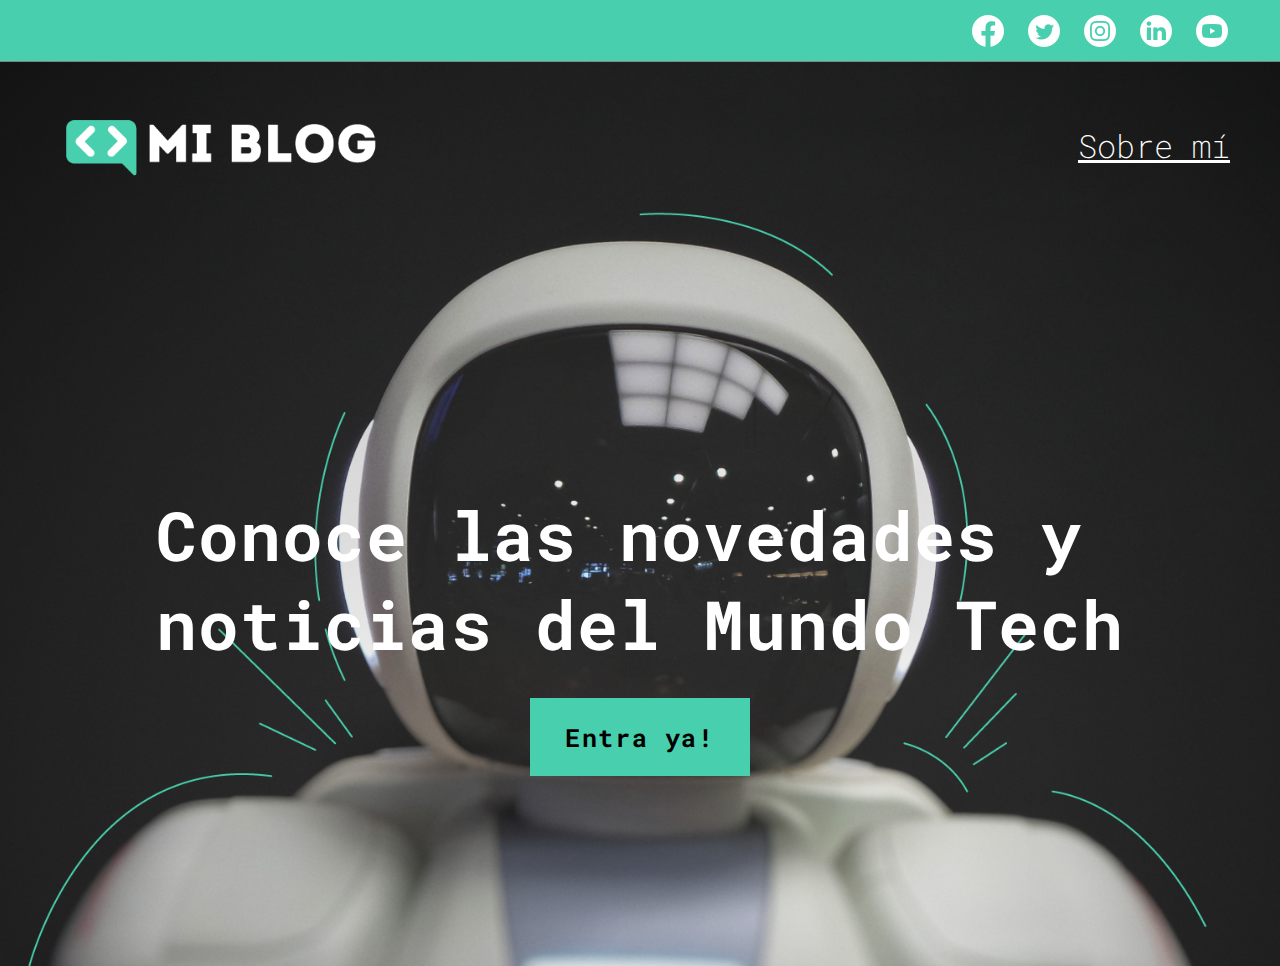
==== index.html @ ff0be74a "upload project files" ====
<!DOCTYPE html>
<html lang="en">
<head>
  <meta charset="UTF-8">
  <meta name="viewport" content="width=device-width, initial-scale=1.0">
  <link rel="stylesheet" href="/assets/css/main.css">
  <link href="https://fonts.googleapis.com/css2?family=Roboto&family=Roboto+Mono:wght@300;400;500;700&display=swap" rel="stylesheet">
  <title>My blog</title>
</head>
<body>
  <header class="header">
    <nav class="nav_container">
      <a href=""><img src="/assets/icons/fw.png" alt=""></a>
      <a href=""><img src="/assets/icons/tw.png" alt=""></a>
      <a href=""><img src="/assets/icons/iw.png" alt=""></a>
      <a href=""><img src="/assets/icons/inw.png" alt=""></a>
      <a href=""><img src="/assets/icons/yw.png" alt=""></a>
    </nav>
  </header>
  <main class="main_container">
    <div class="main_container-home">
      <div class="home-item1">
        <img class="" src="/assets/icons/Logo-blanco.png" alt="">
      </div>
      <div class="home-item2">
        <a href="/profile.html">Sobre mí</a>
      </div>
    </div>
    <div class="main_second-section">
      <p>Conoce las novedades y <br> noticias del Mundo Tech</p>
      <button>Entra ya!</button>
    </div>
  </main>
</body>
</html>
---- assets/css/main.css ----
*{
  margin: 0;
  padding: 0;
}
body {
  font-family: 'Roboto Mono', monospace;
  font-size: 16px;
  font-weight: 400;
}
.header{
  background-color: #48CFAD;
  height: 61px;
  width: 100%;
  display: flex;
  justify-content: flex-end;
  align-items: center;
}
.nav_container {
/* border: 1px solid red; */
display: flex;
justify-content: space-around;
width: 280px;
margin:0 40px;
}
.nav_container a {
  display: inherit;
  justify-content: space-between;
 /*  border: 1px solid green; */
}
.main_container {
  height: 100%;
  background-image: url('/assets/images/Cover.png');
  background-repeat: no-repeat;
  background-position: center;
  background-size: cover;
 /*  border: 1px solid springgreen;  */

}
.main_container-home {
  display: grid;
  grid-template-columns: repeat(2, 1fr);
  align-items: center;
  /* border: 1px solid red; */
  padding: 20px;
}
.home-item1 img {
  width: 400px;
  cursor: pointer;
}
.home-item2 {
  /* border: 1px solid green;  */
  display: inherit;
  justify-items: flex-end;
  margin:30px;
}
.home-item2 a {
  color: white;
  font-size: 32px;
  font-weight: 200;
}
.main_second-section {
  margin: auto;
  width:100%;
  height: auto;
  margin-top: 260px;
  display: flex;
  flex-direction: column;
  justify-content: center;
  align-items: center;
  letter-spacing: 1.1px;
  color: white;
  font-size: 68px;
  font-weight: 700;
}
.main_container button {
  width: 220px;
  height: 78px;
  cursor: pointer;
  margin-top: 30px;
  margin-bottom: 190px;
  background-color: #48CFAD;
  border: none;
  font-size: 25px;
  font-weight: 700;
  letter-spacing: 1.6px;
  font-family: 'Roboto Mono', monospace;
}
/*---------------------- PROFILE PAGES -----------------*/
.profile {
  width: 100%;
  display: flex;
  justify-content: center;
  background-color: #E6E9ED;
}
.profile_container {
/*   border: 1px solid red; */
  display: flex;
  align-items: center;
}
.profile_container-img img {
  width: 500px;
  margin: 60px;
 /*  border: 1px solid blue; */
}
.profile_container-details {
  /* border: 1px solid green; */
  margin-right: 40px;
  text-align: justify;
}
.profile_container-details h5 {
  font-size: 60px;
  font-weight: 500;
}
/*--------------- PROFILE PAGES -----------------------------
-----------------PROJECTS SECTION---------------------------*/
.middle_section {
  height: 80px;
  font-size: 26px;
	margin-top: 75px;
  text-align: center;
}
.divisor_line {
  color: #E6E9ED;
  width: 90%;
  margin: auto;
}
.projects{
  margin: auto;
  padding: auto;
  display:flex;
  justify-content: center;
}
.projects_container{
  width: 90%;
  margin-top: 50px;
  display: grid;
  grid-template-columns: repeat(3, 1fr);
 /*  border: 1px solid red; */
  grid-gap: 80px;
  margin-bottom: 5rem;
}
.projects_container-p{
 /*  border: 1px solid blue; */
  display: inherit;
  grid-row-gap: 20px;
  text-align: justify;
}
.projects_container-p h3{
  font-size:26px;
}
/*--------------- PROFILE PAGES -----------------------------
-----------------CONTACT SECTION---------------------------*/
.contact {
  background-color: #E6E9ED;
  display: flex;
  justify-content: center;
}
.contact_container{
  display: grid;
  width:90%;
  grid-template-columns:repeat(2, 1fr);
/*   border: 1px solid turquoise; */
  grid-gap: 20px;
  padding: 5em 0;
}
.contact_1 {
  display: flex;
/*   border: 1px solid red; */
  align-items: center;
}
.contact_1-img img{
  width:130px;
}
.contact_1-info {
  margin: 20px;
}
.contact_1-info p {
  margin-top: 10px;
}
/*--------------- PROFILE PAGES -----------------------------
-----------------BEFORE FOOTER SECTION---------------------------*/
.before_footer {
  height: 50px;
  background-color: #48CFAD;
}
/*--------------- PROFILE PAGES -----------------------------
-----------------FOOTER SECTION---------------------------*/
.footer{
  background: #23282D;
  height: 80px;
  color: white;
  display: flex;
  justify-content: center;
  align-items: center;
}
.footer_container a {
  text-decoration: none;
  color: #48CFAD;
}
/*-----------------RESPONSIVE MEDIA QUERIES-------------------------------*/
@media screen and (max-width: 660px){
  .header{
    display: flex;
    justify-content: center;
    align-items: center;
  }
  .main_container-home {
    display: flex;
    flex-direction: column;
  }
  .main_second-section {
    text-align: center;
    width:100%;
    height: auto;
    margin-top: 160px;
    display: flex;
    flex-direction: column;
    justify-content: center;
    align-items: center;
    
    color: white;
    font-size: 48px;
    font-weight: 700;
  }
}
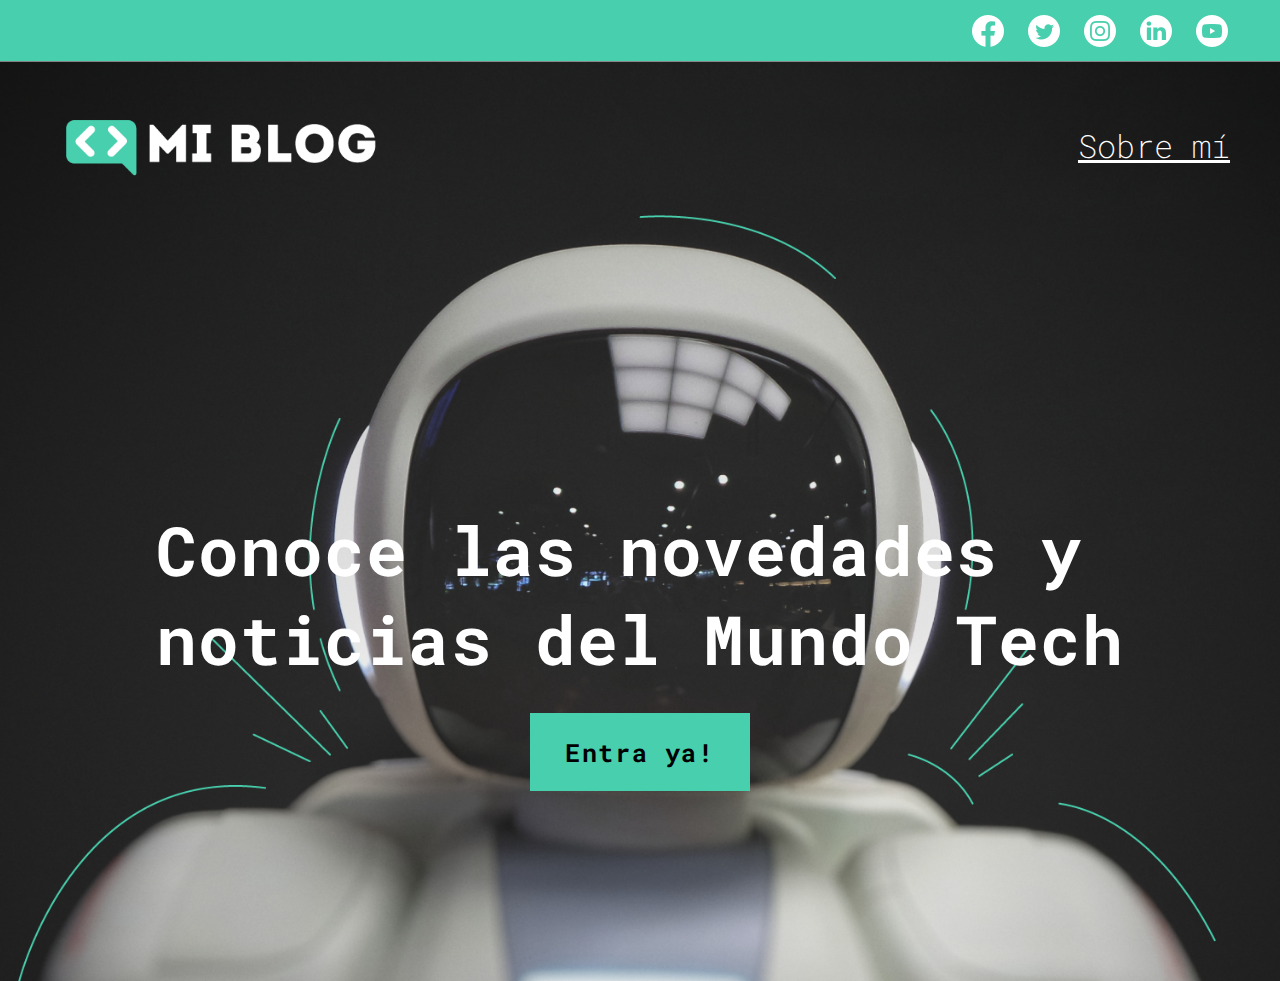
==== commit 68999d3d: "changes /links" ====
--- a/index.html
+++ b/index.html
@@ -3,27 +3,27 @@
 <head>
   <meta charset="UTF-8">
   <meta name="viewport" content="width=device-width, initial-scale=1.0">
-  <link rel="stylesheet" href="/assets/css/main.css">
+  <link rel="stylesheet" href="assets/css/main.css">
   <link href="https://fonts.googleapis.com/css2?family=Roboto&family=Roboto+Mono:wght@300;400;500;700&display=swap" rel="stylesheet">
   <title>My blog</title>
 </head>
 <body>
   <header class="header">
     <nav class="nav_container">
-      <a href=""><img src="/assets/icons/fw.png" alt=""></a>
-      <a href=""><img src="/assets/icons/tw.png" alt=""></a>
-      <a href=""><img src="/assets/icons/iw.png" alt=""></a>
-      <a href=""><img src="/assets/icons/inw.png" alt=""></a>
-      <a href=""><img src="/assets/icons/yw.png" alt=""></a>
+      <a href=""><img src="assets/icons/fw.png" alt=""></a>
+      <a href=""><img src="assets/icons/tw.png" alt=""></a>
+      <a href=""><img src="assets/icons/iw.png" alt=""></a>
+      <a href=""><img src="assets/icons/inw.png" alt=""></a>
+      <a href=""><img src="assets/icons/yw.png" alt=""></a>
     </nav>
   </header>
   <main class="main_container">
     <div class="main_container-home">
       <div class="home-item1">
-        <img class="" src="/assets/icons/Logo-blanco.png" alt="">
+        <img class="" src="assets/icons/Logo-blanco.png" alt="">
       </div>
       <div class="home-item2">
-        <a href="/profile.html">Sobre mí</a>
+        <a href="profile.html">Sobre mí</a>
       </div>
     </div>
     <div class="main_second-section">
--- a/assets/css/main.css
+++ b/assets/css/main.css
@@ -47,7 +47,8 @@
   width: 400px;
   cursor: pointer;
 }
-.home-item2 {
+.home-item2 ,
+.home-item2--white {
   /* border: 1px solid green;  */
   display: inherit;
   justify-items: flex-end;
@@ -197,6 +198,81 @@
   text-decoration: none;
   color: #48CFAD;
 }
+
+/*--------------- BLOGS PAGE-----------------------------
+-------------------------------------------*/
+
+.home-item2--white a {
+  font-size: 32px;
+  font-weight: 200;
+  color: #23282D;
+}
+.profile_container--white {
+  display: flex;
+  width: 90%;
+  justify-content: center;
+  align-items: center;
+}
+.profile_container-img--white img {
+  width: 1000px;
+  padding: 40px;
+}
+.profile_container-details--white {
+  /* border: 1px solid green; */
+  margin-right: 40px;
+  text-align: justify;
+}
+.profile_container-details--white h5 {
+  font-size: 60px;
+  font-weight: 500;
+}
+.profile_container-details--white p{
+  margin-top: 20px;
+}
+.profile_container-details--white button{
+ width: 120px;
+ height: 50px;
+ margin-top: 40px;
+ font-family: 'Roboto Mono', monospace;
+ font-size: 14px;
+ border: 1px solid #48CFAD;
+ background-color: #E6E9ED;
+ cursor: pointer;
+}
+/*--------------- BLOGPOST SECTION-----------------------------
+-------------------------------------------------------------*/
+.blog {
+  display: flex;
+  justify-content: center;
+
+}
+.blog_container {
+  margin-top: 4em;
+  margin-bottom: 5em;
+  width: 90%;
+  display: grid;
+  grid-template-columns: repeat(auto-fill, minmax(450px, 1fr));
+  grid-gap: 50px;
+}
+.blog_container img {
+  width: 550px;
+}
+.blog_container-article button {
+  width: 120px;
+  height: 50px;
+  margin-top: 20px;
+  font-family: 'Roboto Mono', monospace;
+  font-size: 14px;
+  border: 1px solid #48CFAD;
+  background-color: white;
+  cursor: pointer;
+}
+.blog_container-article h3 , p  {
+  margin-top: 15px;
+}
+
+
+
 /*-----------------RESPONSIVE MEDIA QUERIES-------------------------------*/
 @media screen and (max-width: 660px){
   .header{
@@ -222,4 +298,4 @@
     font-size: 48px;
     font-weight: 700;
   }
-}+}
